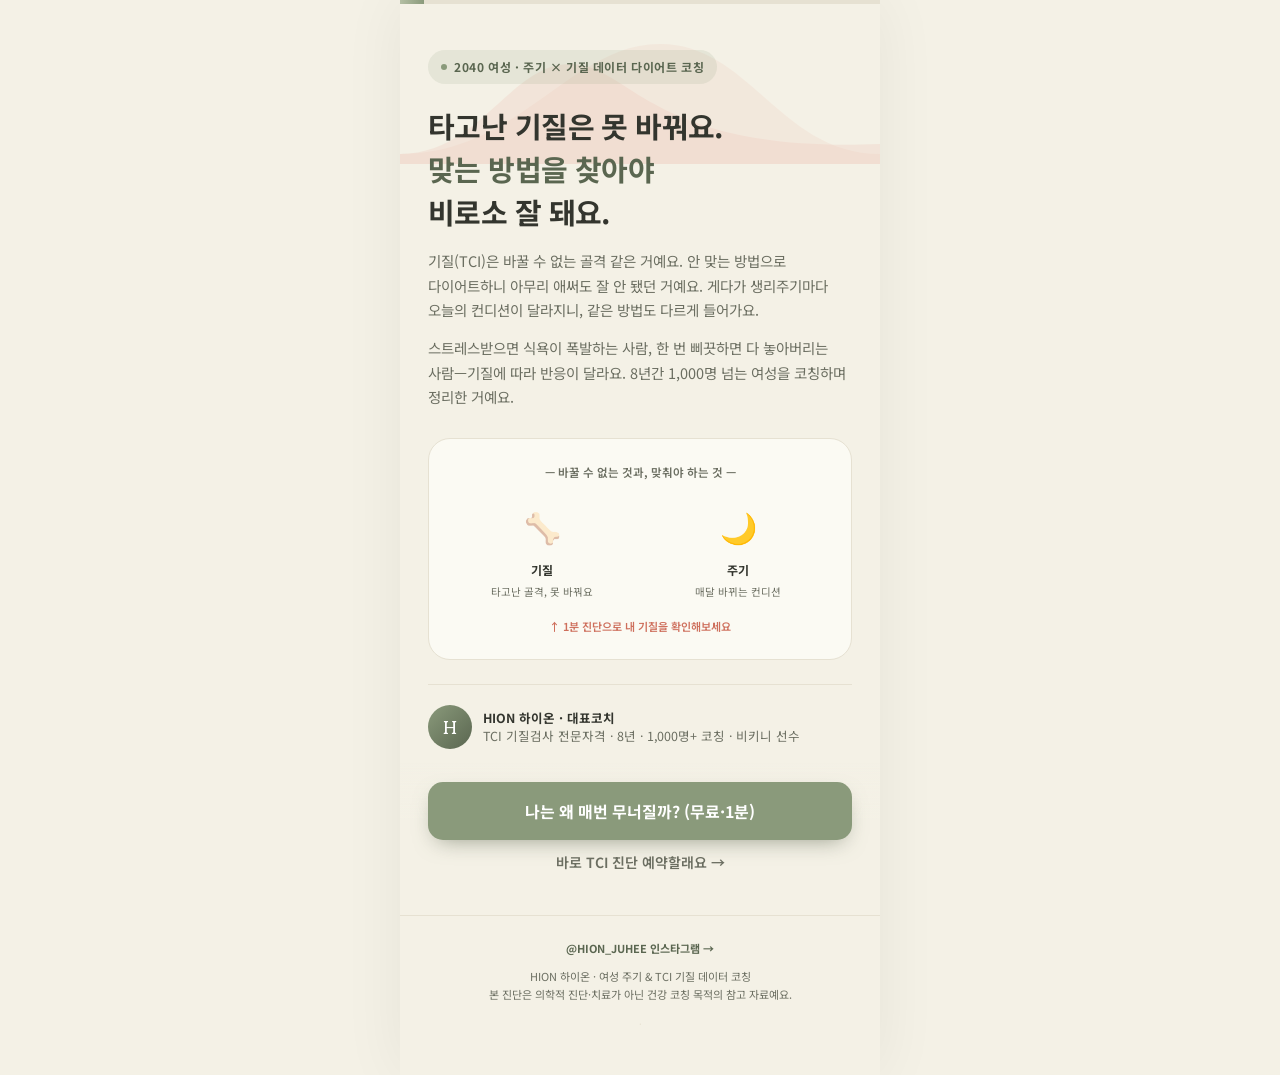
==== site/diagnosis.html @ 43d28ee6 "main" ====
<!DOCTYPE html>
<html lang="ko">
<head>
<meta charset="UTF-8">
<meta name="viewport" content="width=device-width, initial-scale=1.0, viewport-fit=cover">
<title>HION · 나는 왜 매번 다이어트에 무너질까?</title>
<link rel="preconnect" href="https://fonts.googleapis.com">
<link rel="preconnect" href="https://fonts.gstatic.com" crossorigin>
<link href="https://fonts.googleapis.com/css2?family=Gowun+Batang:wght@400;700&family=Noto+Sans+KR:wght@300;400;500;700;900&display=swap" rel="stylesheet">
<link rel="stylesheet" href="/site/css/style.css">
</head>
<body>
<div class="wrap">
  <div class="progress"><div class="progress__fill" id="prog"></div></div>

  <!-- 히어로 -->
  <section class="screen on" id="s-hero">
    <div class="hero">
      <div class="hero__curve">
        <svg width="100%" height="160" viewBox="0 0 480 160" preserveAspectRatio="none">
          <path d="M0,150 C80,150 110,60 170,60 C230,60 250,150 480,140 L480,160 L0,160 Z" fill="#E8917F" opacity="0.25"/>
          <path d="M0,150 C120,150 170,40 260,40 C350,40 380,150 480,150 L480,160 L0,160 Z" fill="#E8917F" opacity="0.18"/>
        </svg>
      </div>
      <span class="hero__eyebrow"><span class="dot"></span>2040 여성 · 주기 × 기질 데이터 다이어트 코칭</span>
      <h1>타고난 기질은 못 바꿔요.<br><span class="hl">맞는 방법을 찾아야</span><br>비로소 잘 돼요.</h1>
      <p class="lead">기질(TCI)은 바꿀 수 없는 골격 같은 거예요. 안 맞는 방법으로 다이어트하니 아무리 애써도 잘 안 됐던 거예요. 게다가 생리주기마다 오늘의 컨디션이 달라지니, 같은 방법도 다르게 들어가요.</p>
      <p class="lead">스트레스받으면 식욕이 폭발하는 사람, 한 번 삐끗하면 다 놓아버리는 사람—기질에 따라 반응이 달라요. 8년간 1,000명 넘는 여성을 코칭하며 정리한 거예요.</p>

      <div class="dash">
        <div class="dash__label">— 바꿀 수 없는 것과, 맞춰야 하는 것 —</div>
        <div class="pedals">
          <div class="pedal"><div class="pedal__ic">🦴</div><div class="pedal__name">기질</div><div class="pedal__desc">타고난 골격, 못 바꿔요</div></div>
          <div class="pedal"><div class="pedal__ic">🌙</div><div class="pedal__name">주기</div><div class="pedal__desc">매달 바뀌는 컨디션</div></div>
        </div>
        <div class="dash__note">↑ 1분 진단으로 내 기질을 확인해보세요</div>
      </div>

      <div class="hero__sign">
        <div class="ava">H</div>
        <div class="txt"><b>HION 하이온 · 대표코치</b><br>TCI 기질검사 전문자격 · 8년 · 1,000명+ 코칭 · 비키니 선수</div>
      </div>
    </div>
    <div class="sticky-cta">
      <button class="btn btn--primary" onclick="go('s-q')">나는 왜 매번 무너질까? (무료·1분)</button>
      <button class="btn btn--ghost" onclick="go('s-offer')">바로 TCI 진단 예약할래요 →</button>
    </div>
  </section>

  <!-- 질문 -->
  <section class="screen" id="s-q">
    <div class="q">
      <div class="q__count" id="qcount"></div>
      <h2 class="q__title" id="qtitle"></h2>
      <p class="q__sub" id="qsub"></p>
      <div id="qopts"></div>
    </div>
    <div class="sticky-cta">
      <button class="btn btn--primary" id="qnext" onclick="nextQ()" disabled style="opacity:.45">다음</button>
    </div>
  </section>

  <!-- 분석 -->
  <section class="screen" id="s-analyze">
    <div class="analyze">
      <div class="speedo">
        <svg width="120" height="120" viewBox="0 0 120 120">
          <defs><linearGradient id="sg" x1="0" y1="0" x2="1" y2="1"><stop offset="0" stop-color="#B4BFA4"/><stop offset="1" stop-color="#8A9A7B"/></linearGradient></defs>
          <circle fill="none" stroke="#E6E1D2" stroke-width="9" stroke-linecap="round" cx="60" cy="60" r="54" stroke-dasharray="254 339"/>
          <circle id="spfg" fill="none" stroke="url(#sg)" stroke-width="9" stroke-linecap="round" cx="60" cy="60" r="54" stroke-dasharray="339" stroke-dashoffset="339"/>
        </svg>
        <div class="speedo__pct" id="sppct">0</div>
      </div>
      <h2 class="serif">다이어트 성향을 분석하는 중</h2>
      <p>당신의 기질과 주기를 맞춰보고 있어요</p>
      <div class="analyze__step" id="astep">· 다이어트 성향 분류 중…</div>
    </div>
  </section>

  <!-- 결과 맛보기 (타입만 공개) -->
  <section class="screen" id="s-teaser">
    <div class="teaser">
      <div class="teaser__head">
        <div class="teaser__badge">당신의 기질 타입</div>
        <div class="teaser__emoji" id="t-emoji"></div>
        <div class="teaser__type" id="t-type"></div>
        <div class="teaser__tag" id="t-tag"></div>
      </div>
      <div class="lockcard">
        <div class="lockcard__h"><span class="ic">🔍</span>왜 매번 여기서 무너졌을까요</div>
        <div class="lockcard__blur">당신은 특정 주기 구간에서 식욕이 폭발하는 패턴이 보여요. 이건 의지가 약한 게 아니라 기질과 주기가 겹친 결과라서, 참는 방식으로는 절대 안 잡혀요. 진짜 원인은…</div>
        <div class="lockcard__lock"><span class="ic">🔒</span><span class="t">전체 분석은 아래에서 열려요</span></div>
      </div>
      <div class="lockcard">
        <div class="lockcard__h"><span class="ic">🧭</span>나만의 다이어트 성공법</div>
        <div class="lockcard__blur">당신 타입은 '금지'가 아니라 '대체'로 설계해야 잘 맞아요. 취약한 시기엔 미리 이렇게 자극을 분산시키고, 이런 루틴을 깔면…</div>
        <div class="lockcard__lock"><span class="ic">🔒</span><span class="t">맞춤 성공법은 아래에서 열려요</span></div>
      </div>
      <div class="teaser__note">타입은 나왔어요. 이제 <b>왜 무너지는지 + 나만의 다이어트 성공법</b>이 궁금하죠? 바로 아래에서 전부 열어드릴게요.</div>
    </div>
    <div class="sticky-cta">
      <button class="btn btn--primary" onclick="go('s-predict')">내 전체 분석 결과 보기 →</button>
    </div>
  </section>

  <!-- 90일 예측 (기대 빌드업) -->
  <section class="screen" id="s-predict">
    <div class="predict">
      <p class="predict__eyebrow">당신 타입에 맞게 관리하면</p>
      <h2 class="predict__title serif">90일 뒤,<br>이렇게 달라질 거예요</h2>
      <div class="predict__list" id="predict-list"></div>
      <p class="predict__note">실제 코칭에서 가장 많이 나온 변화예요. 당신 타입엔 특히 이 순서로 와요.</p>
    </div>
    <div class="sticky-cta">
      <button class="btn btn--primary" onclick="go('s-gate')">그럼 내 결과 받아볼게요 →</button>
    </div>
  </section>

  <!-- 연락처 게이트 -->
  <section class="screen" id="s-gate">
    <div class="form">
      <h2 class="serif">결과를 보려면<br>잠깐 알려주세요</h2>
      <p class="sub">왜 무너지는지 + 나만의 다이어트 성공법, 입력하면 바로 화면에서 전체 결과가 열려요.</p>
      <div class="field"><label>성함</label><input id="gate-name" type="text" placeholder="이름을 적어주세요"></div>
      <div class="field"><label>연락처</label><input id="gate-contact" type="text" placeholder="휴대폰 번호 또는 카톡 ID"></div>
      <button class="btn btn--primary" onclick="unlockResult()">내 전체 결과 열기 🔓</button>
      <p class="formnote">결제 아니에요. 결과 전달·코칭 안내 외엔 쓰지 않아요.</p>
    </div>
  </section>

  <!-- 결과 -->
  <section class="screen" id="s-result">
    <div class="rhead">
      <div class="rhead__badge">당신의 기질 타입</div>
      <div class="rhead__emoji" id="remoji"></div>
      <div class="rhead__type" id="rtype"></div>
      <div class="rhead__tag" id="rtag"></div>
    </div>
    <div class="rbody">
      <div class="combo">
        <div class="combo__item"><div class="lab">기질 타입</div><div class="val" id="rtemp"></div></div>
        <div class="combo__item"><div class="lab">취약한 시기</div><div class="val" id="rphase"></div></div>
      </div>
      <div class="rcard"><div class="rcard__h"><span class="ic">🔍</span>왜 매번 여기서 무너졌을까요</div><p id="rwhy"></p></div>
      <div class="rcard"><div class="rcard__h"><span class="ic">🧭</span>나만의 다이어트 성공법</div><p id="rhow"></p></div>
    </div>
    <div class="trust">
      <h3 class="serif">8년 데이터로<br>내 몸을 읽어드려요</h3>
      <p class="sub">막연한 감이 아니라, 현장 경험 + TCI 심리검사 기반이에요</p>
      <div class="tstat">
        <div class="tstat__box"><div class="n">8년</div><div class="l">여성 전문 코칭</div></div>
        <div class="tstat__div"></div>
        <div class="tstat__box"><div class="n">1,000+</div><div class="l">유료 코칭 경험</div></div>
        <div class="tstat__div"></div>
        <div class="tstat__box"><div class="n">23kg</div><div class="l">대표 본인 요요 극복</div></div>
      </div>
      <div class="tquote">"저도 다이어트만 보다가 무월경까지 갔었어요. 5개월간 스스로 회복하고, 이제 같은 길 걷는 분들을 도와요. 의지로 억지로 누르는 게 아니라, 내 기질을 먼저 아는 게 시작이에요."<span class="who">— HION 대표코치</span></div>
    </div>
    <div class="sticky-cta">
      <button class="btn btn--mauve" onclick="go('s-offer')">내 기질 정밀하게 진단받기 →</button>
    </div>
  </section>

  <!-- 오퍼 (진단) -->
  <section class="screen" id="s-offer">
    <div class="offer">
      <p class="offer__lead">간이 진단은 여기까지예요.<br><b>진짜 내 다이어트 성향은 TCI 검사로 정확히 읽어요.</b></p>
      <h2 class="serif">TCI 1:1 기질 진단</h2>
      <div class="pcard">
        <div class="pcard__ribbon">선착순</div>
        <div class="pcard__name">TCI 기질 진단 + 1:1 리포트</div>
        <div class="pcard__desc">제가 직접 경험하고, 현장에서 여성 회원님들과 소통하며 알게 됐어요. 다낭성처럼 대사가 무너진 몸은 '내 기질이 어디서 무너지는지, 주기 어디서 약해지는지'를 알아야 회복돼요. 그걸 정확히 짚어드려요.</div>
        <div class="pcard__price"><span class="now">7만원</span><span class="unit">/ 1회 진단</span></div>
        <ul class="pcard__feat">
          <li>TCI 심리검사 (전문자격 코치가 직접 해석)</li>
          <li>내 기질 × 주기 맞춤 리포트</li>
          <li>지금 무너지는 지점 1:1 진단</li>
          <li>빵니스 그룹 프로그램 우선 안내</li>
        </ul>
        <a class="btn btn--mauve" style="display:flex;align-items:center;justify-content:center" href="https://forms.gle/b4WQNssETVmGFpK58" target="_blank" rel="noopener">진단 신청하기</a>
      </div>

      <div class="reviews">
        <div class="reviews__label">먼저 받아본 분들의 이야기예요</div>
        <div class="rev">
          <div class="rev__quote">단순히 몸 문제가 아니라 제 성격을 먼저 파악해주시고 그 위에서 해결법을 알려주셔서, 상담받는 동안 공감과 깨달음을 많이 얻었어요.</div>
          <span class="rev__tag">🎯 다낭성 진단 후 상담</span>
        </div>
        <div class="rev">
          <div class="rev__quote">사전 기질검사를 바탕으로 제 성격에 맞는 식습관·운동 계획을 짜주셔서 동기부여가 됐어요. 추상적인 상담이 아니라 구체적이어서 좋았어요.</div>
          <span class="rev__tag">🌙 다낭성·회복 코칭</span>
        </div>
        <div class="rev">
          <div class="rev__quote">제가 안 좋은 성격이라 생각했던 부분이 사실 기질이라는 걸 알고 나니 마음이 편해졌어요. 검사 결과 들으면서 눈물이 핑 돌았어요.</div>
          <span class="rev__tag">✨ TCI 검사 후기</span>
        </div>
      </div>

      <div class="secondary"><a href="https://forms.gle/j6H7hRR7s6yQSfCM9" target="_blank" rel="noopener">진단은 아직 부담돼요. 앱 수요조사만 참여할래요 →</a></div>
    </div>

    <!-- 앱 미리보기 -->
    <div class="appsec">
      <div class="appsec__tag">기획 중</div>
      <h2 class="serif">이 진단, 매일 아침<br>앱으로 만들면 어떨까요?</h2>
      <p class="appsec__lead">내 기질과 오늘 주기에 맞춘 식단·운동·멘탈 가이드를, 단계별 캐릭터로 쉽게 보여줄 거예요. 아직 만들기 전이라, 솔직한 의견이 필요해요.</p>
      <div class="phases">
        <div class="phase"><div class="phase__ic">🩸</div><div class="phase__d">DAY 1-7</div><div class="phase__n">생리기</div></div>
        <div class="phase"><div class="phase__ic">🌱</div><div class="phase__d">DAY 7-14</div><div class="phase__n">난포기</div></div>
        <div class="phase"><div class="phase__ic">☀️</div><div class="phase__d">DAY 14-21</div><div class="phase__n">배란기</div></div>
        <div class="phase"><div class="phase__ic">🌧️</div><div class="phase__d">DAY 21-28</div><div class="phase__n">황체기</div></div>
      </div>
      <div class="plans">
        <div class="plan">
          <div class="plan__name">베이직 (가격 예시)</div>
          <div class="plan__price"><span class="w">19,000원</span><span class="u">/ 월</span></div>
          <ul class="plan__feat">
            <li>내 기질 × 주기 맞춤 데일리 루틴</li>
            <li>식단·운동·생활 가이드</li>
            <li>주기 단계별 알림</li>
          </ul>
        </div>
        <div class="plan feat">
          <div class="plan__badge">코치 피드백 포함</div>
          <div class="plan__name">프리미엄 (가격 예시)</div>
          <div class="plan__price"><span class="w">39,000원</span><span class="u">/ 월</span></div>
          <ul class="plan__feat">
            <li>베이직 전체 +</li>
            <li>주 1회 코치 식사·루틴 피드백</li>
            <li>월 1회 1:1 점검</li>
            <li>무너졌을 때 회복 코칭</li>
          </ul>
        </div>
      </div>
      <div class="appsec__poll">결제·가입이 아니에요. <b>이런 앱이 나오면 진짜 쓸 생각이 있는지</b> 솔직한 의견만 들려주시면 돼요.<br>참여해주시면 <b>커피 쿠폰 100% 발송</b>해드려요 (2~3일 이내).</div>
      <a class="btn btn--coral" style="display:flex;align-items:center;justify-content:center" href="https://forms.gle/j6H7hRR7s6yQSfCM9" target="_blank" rel="noopener">수요조사 참여하기 (무료·30초)</a>
    </div>
  </section>

  <!-- 폼 빵니스 대기 -->
  <section class="screen" id="s-form2">
    <div class="form">
      <h2 class="serif">빵니스 오픈 알림</h2>
      <p class="sub">방구석 웰니스, 4주 그룹 프로그램이에요. 오픈하면 가장 먼저 알려드릴게요.</p>
      <div class="field"><label>성함</label><input id="g-name" type="text" placeholder="이름을 적어주세요"></div>
      <div class="field"><label>연락처</label><input id="g-contact" type="text" placeholder="휴대폰 번호 또는 카톡 ID"></div>
      <button class="btn btn--primary" onclick="submitBooking('wait')">알림 신청하기</button>
      <p class="formnote">오픈 소식 외 다른 연락은 보내지 않아요.</p>
    </div>
  </section>

  <!-- 완료 -->
  <section class="screen" id="s-done">
    <div class="done">
      <div class="done__icon"><svg viewBox="0 0 24 24" fill="none" stroke="#fff" stroke-width="3" stroke-linecap="round" stroke-linejoin="round"><polyline points="20 6 9 17 4 12"/></svg></div>
      <h2 class="serif" id="done-title">신청이 접수됐어요</h2>
      <p id="done-msg">남겨주신 연락처로 하이온이 직접 연락드릴게요 🌙</p>
      <a class="insta" id="done-insta" href="#" target="_blank" rel="noopener"><svg viewBox="0 0 24 24" fill="none" stroke="#fff" stroke-width="2"><rect x="2" y="2" width="20" height="20" rx="5"/><circle cx="12" cy="12" r="4"/><circle cx="17.5" cy="6.5" r="1.2" fill="#fff" stroke="none"/></svg>인스타그램에서 더 보기 @HION_JUHEE</a>
      <p class="num" id="done-num"></p>
    </div>
  </section>

  <div class="foot">
    <p><a href="https://instagram.com/HION_JUHEE" target="_blank" rel="noopener" style="color:var(--sage-deep);font-weight:700;text-decoration:none">@HION_JUHEE 인스타그램 →</a></p>
    <p style="margin-top:10px">HION 하이온 · 여성 주기 &amp; TCI 기질 데이터 코칭<br>본 진단은 의학적 진단·치료가 아닌 건강 코칭 목적의 참고 자료예요.</p>
    <a class="adminlink" onclick="openAdmin()">·</a>
  </div>
</div>

<script src="/site/js/script.js"></script>
</body>
</html>
---- site/css/style.css ----
:root{
  --sage:#8A9A7B; --sage-deep:#5A6650; --sage-soft:#B4BFA4;
  --cream:#F4F1E6; --card:#FBFAF3;
  --coral:#E8917F; --coral-deep:#CE6F5C;   /* 코랄 포인트 */
  --mauve:#C9A7A0; --mauve-deep:#A67E78;
  --ink:#33352E; --ink-soft:#6B6E61; --line:#E6E1D2;
}
*{margin:0;padding:0;box-sizing:border-box;-webkit-tap-highlight-color:transparent}
html{scroll-behavior:smooth}
body{font-family:'Noto Sans KR',sans-serif;background:var(--cream);color:var(--ink);line-height:1.7;overflow-x:hidden}
.wrap{max-width:480px;margin:0 auto;background:var(--cream);min-height:100vh;position:relative;box-shadow:0 0 60px rgba(0,0,0,.06)}
.serif{font-family:'Gowun Batang',serif}
.screen{display:none;animation:fade .55s ease}
.screen.on{display:block}
@keyframes fade{from{opacity:0;transform:translateY(14px)}to{opacity:1;transform:translateY(0)}}
@media (prefers-reduced-motion:reduce){.screen{animation:none}*{transition:none!important;animation:none!important}}

.progress{position:sticky;top:0;z-index:50;height:4px;background:var(--line)}
.progress__fill{height:100%;width:0;background:linear-gradient(90deg,var(--sage-soft),var(--sage));transition:width .5s ease}

/* 히어로 */
.hero{padding:46px 28px 28px;position:relative;overflow:hidden}
.hero__curve{position:absolute;left:0;right:0;top:0;height:160px;overflow:hidden;opacity:.5;pointer-events:none}
.hero__eyebrow{display:inline-flex;align-items:center;gap:7px;font-size:12px;font-weight:700;letter-spacing:.05em;color:var(--sage-deep);background:rgba(138,154,123,.14);padding:7px 13px;border-radius:100px;margin-bottom:20px;position:relative}
.hero__eyebrow .dot{width:6px;height:6px;border-radius:50%;background:var(--sage);animation:pulse 2s infinite}
@keyframes pulse{0%,100%{opacity:1}50%{opacity:.35}}
.hero h1{font-size:29px;font-weight:700;line-height:1.48;letter-spacing:-.02em;margin-bottom:16px;word-break:keep-all;position:relative}
.hero h1 .hl{color:var(--sage-deep);position:relative;white-space:nowrap}
.hero h1 .hl::after{content:"";position:absolute;left:-2px;right:-2px;bottom:1px;height:11px;background:rgba(232,145,127,.32);z-index:-1;border-radius:3px}
.hero p.lead{font-size:14.5px;color:var(--ink-soft);margin-bottom:13px;word-break:keep-all;position:relative}

.dash{margin:28px 0 8px;background:var(--card);border:1px solid var(--line);border-radius:22px;padding:24px 22px}
.dash__label{font-size:11.5px;color:var(--ink-soft);text-align:center;margin-bottom:18px;font-weight:600}
.pedals{display:flex;gap:14px}
.pedal{flex:1;text-align:center}
.pedal__ic{font-size:30px;margin-bottom:8px}
.pedal__bar{height:7px;border-radius:5px;background:var(--line);overflow:hidden;margin-bottom:8px}
.pedal__fill{height:100%;width:0;border-radius:5px;transition:width 1.2s cubic-bezier(.2,.7,.2,1)}
.pedal__name{font-size:12px;font-weight:700;color:var(--ink)}
.pedal__desc{font-size:10.5px;color:var(--ink-soft);margin-top:3px}
.dash__note{font-size:11px;color:var(--coral-deep);text-align:center;margin-top:16px;font-weight:600}

.hero__sign{display:flex;align-items:center;gap:11px;margin-top:24px;padding-top:20px;border-top:1px solid var(--line)}
.hero__sign .ava{width:44px;height:44px;border-radius:50%;background:linear-gradient(135deg,var(--sage),var(--sage-deep));display:flex;align-items:center;justify-content:center;color:#fff;font-weight:700;font-size:18px;flex-shrink:0;font-family:'Gowun Batang',serif}
.hero__sign .txt{font-size:12.5px;color:var(--ink-soft);line-height:1.5}
.hero__sign .txt b{color:var(--ink);font-weight:700}

.btn{display:block;width:100%;border:none;cursor:pointer;font-family:inherit;font-size:16px;font-weight:700;border-radius:15px;padding:17px;transition:transform .15s,box-shadow .2s,background .2s,filter .2s;text-align:center}
.btn--primary{background:var(--sage);color:#fff;box-shadow:0 8px 22px -9px rgba(90,102,80,.65)}
.btn--primary:hover{background:var(--sage-deep);transform:translateY(-2px)}
.btn--mauve{background:var(--mauve-deep);color:#fff;box-shadow:0 8px 22px -9px rgba(166,126,120,.6)}
.btn--mauve:hover{filter:brightness(1.06);transform:translateY(-2px)}
.btn--coral{background:var(--coral-deep);color:#fff;box-shadow:0 8px 22px -9px rgba(206,111,92,.6)}
.btn--coral:hover{filter:brightness(1.06);transform:translateY(-2px)}
.btn--ghost{background:transparent;color:var(--ink-soft);font-weight:600;font-size:14px;padding:12px}
.btn--ghost:hover{color:var(--ink)}
.btn--outline{background:transparent;color:var(--sage-deep);border:1.5px solid var(--sage);font-size:15px}
.btn--outline:hover{background:rgba(138,154,123,.08)}
.btn:focus-visible{outline:3px solid var(--sage-soft);outline-offset:2px}

.sticky-cta{position:sticky;bottom:0;padding:20px 28px calc(16px + env(safe-area-inset-bottom));background:linear-gradient(transparent,var(--cream) 42%);z-index:40}

/* 질문 */
.q{padding:36px 28px 24px}
.q__count{font-size:12px;font-weight:700;letter-spacing:.05em;color:var(--sage);margin-bottom:13px}
.q__title{font-size:21px;font-weight:700;line-height:1.46;letter-spacing:-.01em;margin-bottom:7px;word-break:keep-all}
.q__sub{font-size:13px;color:var(--ink-soft);margin-bottom:22px}
.opt{display:flex;align-items:center;gap:13px;width:100%;background:var(--card);border:1.5px solid var(--line);border-radius:14px;padding:16px;margin-bottom:11px;cursor:pointer;transition:all .18s;text-align:left;font-family:inherit;font-size:14.5px;color:var(--ink);font-weight:500;line-height:1.45}
.opt:hover{border-color:var(--sage-soft);background:#fff}
.opt.sel{border-color:var(--sage);background:rgba(138,154,123,.09)}
.opt__check{width:21px;height:21px;border-radius:50%;border:2px solid var(--line);flex-shrink:0;display:flex;align-items:center;justify-content:center;transition:all .18s}
.opt.sel .opt__check{border-color:var(--sage);background:var(--sage)}
.opt.sel .opt__check::after{content:"";width:8px;height:8px;border-radius:50%;background:#fff}
.opt__emoji{font-size:20px;flex-shrink:0;width:24px;text-align:center}

/* 분석 */
.analyze{padding:88px 28px;text-align:center;min-height:78vh;display:flex;flex-direction:column;justify-content:center}
.analyze h2{font-size:22px;font-weight:700;margin-bottom:12px}
.analyze p{font-size:13.5px;color:var(--ink-soft);margin-bottom:32px}
.speedo{width:120px;height:120px;margin:0 auto 26px;position:relative}
.speedo svg{transform:rotate(135deg)}
.speedo__pct{position:absolute;inset:0;display:flex;align-items:center;justify-content:center;font-size:24px;font-weight:800;color:var(--sage-deep);font-family:'Gowun Batang',serif}
.analyze__step{font-size:13px;color:var(--ink-soft);min-height:22px;transition:opacity .3s}

/* 결과 */
.rhead{padding:34px 28px 24px;text-align:center}
.rhead__badge{font-size:12px;font-weight:700;letter-spacing:.06em;color:var(--coral-deep);margin-bottom:14px}
.rhead__emoji{font-size:58px;margin-bottom:6px;line-height:1}
.rhead__type{font-size:29px;font-weight:700;line-height:1.35;margin-bottom:8px;letter-spacing:-.02em}
.rhead__type .em{color:var(--coral-deep)}
.rhead__tag{font-size:14px;color:var(--ink-soft);word-break:keep-all;max-width:300px;margin:0 auto}
.rbody{padding:6px 28px 26px}
.combo{display:flex;gap:10px;margin-bottom:15px}
.combo__item{flex:1;background:var(--card);border:1px solid var(--line);border-radius:14px;padding:15px 12px;text-align:center}
.combo__item .lab{font-size:10.5px;color:var(--ink-soft);margin-bottom:6px;font-weight:600}
.combo__item .val{font-size:14px;font-weight:700;color:var(--sage-deep);line-height:1.3}
.rcard{background:var(--card);border:1px solid var(--line);border-radius:18px;padding:21px 19px;margin-bottom:13px}
.rcard__h{display:flex;align-items:center;gap:9px;font-size:13px;font-weight:700;color:var(--sage-deep);margin-bottom:11px}
.rcard__h .ic{width:27px;height:27px;border-radius:9px;background:rgba(138,154,123,.16);display:flex;align-items:center;justify-content:center;font-size:14px}
.rcard p{font-size:14px;color:var(--ink);line-height:1.68;word-break:keep-all}
.rcard p strong{color:var(--coral-deep)}

/* 맛보기 잠금 */
.teaser{padding:34px 28px 26px}
.teaser__head{text-align:center;margin-bottom:22px}
.teaser__badge{font-size:12px;font-weight:700;letter-spacing:.06em;color:var(--coral-deep);margin-bottom:12px}
.teaser__emoji{font-size:58px;line-height:1;margin-bottom:6px}
.teaser__type{font-size:29px;font-weight:700;line-height:1.35;margin-bottom:8px;letter-spacing:-.02em}
.teaser__type .em{color:var(--coral-deep)}
.teaser__tag{font-size:14px;color:var(--ink-soft);word-break:keep-all;max-width:300px;margin:0 auto}
.lockcard{position:relative;background:var(--card);border:1px solid var(--line);border-radius:18px;padding:21px 19px;margin-bottom:13px;overflow:hidden;min-height:96px}
.lockcard__h{display:flex;align-items:center;gap:9px;font-size:13px;font-weight:700;color:var(--sage-deep);margin-bottom:11px}
.lockcard__h .ic{width:27px;height:27px;border-radius:9px;background:rgba(138,154,123,.16);display:flex;align-items:center;justify-content:center;font-size:14px}
.lockcard__blur{filter:blur(6px);opacity:.5;font-size:14px;color:var(--ink);line-height:1.68;user-select:none}
.lockcard__lock{position:absolute;left:0;right:0;bottom:0;top:38px;display:flex;flex-direction:column;align-items:center;justify-content:center;gap:5px;background:linear-gradient(transparent,rgba(251,250,243,.65) 45%)}
.lockcard__lock .ic{font-size:21px}
.lockcard__lock .t{font-size:12.5px;font-weight:700;color:var(--coral-deep)}
.teaser__note{margin-top:8px;background:rgba(232,145,127,.1);border-radius:12px;padding:14px;text-align:center;font-size:13px;color:var(--ink);line-height:1.55}
.teaser__note b{color:var(--coral-deep)}

/* 90일 예측 */
.predict{padding:44px 28px 26px;min-height:74vh}
.predict__eyebrow{text-align:center;font-size:13px;font-weight:600;color:var(--ink-soft);margin-bottom:10px}
.predict__title{text-align:center;font-size:27px;font-weight:700;line-height:1.4;margin-bottom:30px;letter-spacing:-.02em}
.predict__list{display:flex;flex-direction:column;gap:11px;margin-bottom:20px}
.predict__item{display:flex;align-items:center;gap:13px;background:var(--card);border:1px solid var(--line);border-radius:14px;padding:15px 17px;opacity:0;transform:translateY(10px);animation:slideup .5s ease forwards}
.predict__item .pic{width:34px;height:34px;border-radius:10px;display:flex;align-items:center;justify-content:center;font-size:17px;flex-shrink:0}
.predict__item .ptxt{font-size:14.5px;font-weight:600;color:var(--ink)}
@keyframes slideup{to{opacity:1;transform:translateY(0)}}
.predict__note{text-align:center;font-size:12px;color:var(--ink-soft);line-height:1.55}

.trust{background:var(--sage-deep);color:#fff;padding:36px 28px;margin-top:6px}
.trust h3{font-size:19px;font-weight:700;text-align:center;margin-bottom:6px;line-height:1.45}
.trust .sub{font-size:12.5px;text-align:center;color:rgba(255,255,255,.68);margin-bottom:24px;word-break:keep-all}
.tstat{display:flex;gap:10px;margin-bottom:20px}
.tstat__box{flex:1;text-align:center}
.tstat__box .n{font-size:26px;font-weight:800;line-height:1;margin-bottom:6px;font-family:'Gowun Batang',serif}
.tstat__box .l{font-size:10.5px;color:rgba(255,255,255,.7);line-height:1.4}
.tstat__div{width:1px;background:rgba(255,255,255,.16)}
.tquote{background:rgba(255,255,255,.08);border-radius:14px;padding:17px;font-size:13px;line-height:1.66;color:rgba(255,255,255,.92)}
.tquote .who{display:block;margin-top:9px;font-size:11px;color:var(--sage-soft);font-weight:600}

/* 오퍼 (진단) */
.offer{padding:36px 28px 24px}
.offer__lead{text-align:center;font-size:13.5px;color:var(--ink-soft);margin-bottom:8px;word-break:keep-all}
.offer__lead b{color:var(--coral-deep)}
.offer h2{text-align:center;font-size:23px;font-weight:700;margin-bottom:22px;line-height:1.4}
.pcard{background:var(--card);border:2px solid var(--sage);border-radius:20px;padding:25px 21px;margin-bottom:15px;position:relative;overflow:hidden}
.pcard__ribbon{position:absolute;top:14px;right:-34px;background:var(--coral-deep);color:#fff;font-size:11px;font-weight:700;padding:5px 40px;transform:rotate(45deg)}
.pcard__name{font-size:17.5px;font-weight:700;margin-bottom:4px}
.pcard__desc{font-size:12.5px;color:var(--ink-soft);margin-bottom:16px;line-height:1.6;word-break:keep-all}
.pcard__price{display:flex;align-items:baseline;gap:8px;margin-bottom:16px}
.pcard__price .now{font-size:29px;font-weight:800;color:var(--sage-deep);font-family:'Gowun Batang',serif}
.pcard__price .unit{font-size:13px;color:var(--ink-soft)}
.pcard__feat{list-style:none;margin-bottom:18px}
.pcard__feat li{font-size:13.5px;color:var(--ink);padding:7px 0;padding-left:25px;position:relative;line-height:1.45}
.pcard__feat li::before{content:"✓";position:absolute;left:0;color:var(--sage);font-weight:800}
.secondary{text-align:center;margin-top:14px}
.secondary a{font-size:13px;color:var(--ink-soft);text-decoration:underline;text-underline-offset:3px;cursor:pointer}

/* 후기 카드 */
.reviews{margin:20px 0 8px}
.reviews__label{font-size:12px;font-weight:700;letter-spacing:.05em;color:var(--sage-deep);text-align:center;margin-bottom:14px}
.rev{background:var(--card);border:1px solid var(--line);border-radius:16px;padding:18px 18px;margin-bottom:11px;position:relative}
.rev__quote{font-size:13.5px;color:var(--ink);line-height:1.65;word-break:keep-all;margin-bottom:10px}
.rev__quote::before{content:"\201C";color:var(--sage);font-weight:800;margin-right:2px}
.rev__quote::after{content:"\201D";color:var(--sage);font-weight:800;margin-left:2px}
.rev__tag{display:inline-flex;align-items:center;gap:6px;font-size:11px;font-weight:700;color:var(--sage-deep);background:rgba(138,154,123,.12);padding:5px 11px;border-radius:100px}

/* 앱 미리보기 */
.appsec{background:linear-gradient(180deg,var(--cream),#EFE9DA);padding:38px 28px 30px;margin-top:8px;border-top:1px solid var(--line)}
.appsec__tag{text-align:center;font-size:12px;font-weight:700;letter-spacing:.05em;color:var(--coral-deep);margin-bottom:10px}
.appsec h2{text-align:center;font-size:22px;font-weight:700;line-height:1.42;margin-bottom:8px;word-break:keep-all}
.appsec__lead{text-align:center;font-size:13px;color:var(--ink-soft);margin-bottom:24px;word-break:keep-all}
.phases{display:flex;gap:8px;margin-bottom:26px}
.phase{flex:1;text-align:center;background:var(--card);border:1px solid var(--line);border-radius:13px;padding:13px 6px}
.phase__ic{font-size:24px;margin-bottom:5px}
.phase__d{font-size:9.5px;color:var(--ink-soft);font-weight:600;margin-bottom:2px}
.phase__n{font-size:10.5px;font-weight:700;color:var(--ink);line-height:1.3}
.plans{display:flex;flex-direction:column;gap:12px;margin-bottom:8px}
.plan{background:var(--card);border:1.5px solid var(--line);border-radius:16px;padding:20px 18px;position:relative}
.plan.feat{border-color:var(--coral);border-width:2px}
.plan__badge{position:absolute;top:-10px;left:18px;background:var(--coral-deep);color:#fff;font-size:10.5px;font-weight:700;padding:3px 11px;border-radius:100px}
.plan__name{font-size:15px;font-weight:700;margin-bottom:4px}
.plan__price{display:flex;align-items:baseline;gap:6px;margin-bottom:12px}
.plan__price .w{font-size:25px;font-weight:800;color:var(--sage-deep);font-family:'Gowun Batang',serif}
.plan__price .u{font-size:12px;color:var(--ink-soft)}
.plan__feat{list-style:none}
.plan__feat li{font-size:12.5px;color:var(--ink-soft);padding:4px 0;padding-left:20px;position:relative;line-height:1.4}
.plan__feat li::before{content:"·";position:absolute;left:6px;color:var(--coral);font-weight:800}
.appsec__poll{text-align:center;font-size:11px;color:var(--ink-soft);margin:16px 0 18px;background:rgba(232,145,127,.1);border-radius:10px;padding:11px;line-height:1.5}
.appsec__poll b{color:var(--coral-deep)}

/* 폼 */
.form{padding:36px 28px 40px}
.form h2{font-size:22px;font-weight:700;margin-bottom:6px}
.form p.sub{font-size:13.5px;color:var(--ink-soft);margin-bottom:22px;word-break:keep-all}
.field{margin-bottom:15px}
.field label{display:block;font-size:13px;font-weight:600;color:var(--ink);margin-bottom:7px}
.field input,.field textarea{width:100%;border:1.5px solid var(--line);border-radius:12px;padding:14px;font-family:inherit;font-size:15px;color:var(--ink);background:var(--card);transition:border .18s}
.field input:focus,.field textarea:focus{outline:none;border-color:var(--sage)}
.field textarea{resize:vertical;min-height:64px}
.formnote{font-size:11px;color:var(--ink-soft);text-align:center;margin-top:13px;line-height:1.55}

/* 완료 */
.done{padding:64px 28px;text-align:center;min-height:78vh;display:flex;flex-direction:column;justify-content:center}
.done__icon{width:70px;height:70px;border-radius:50%;background:var(--sage);margin:0 auto 22px;display:flex;align-items:center;justify-content:center;animation:pop .5s ease}
@keyframes pop{0%{transform:scale(0)}70%{transform:scale(1.12)}100%{transform:scale(1)}}
.done__icon svg{width:33px;height:33px}
.done h2{font-size:23px;font-weight:700;margin-bottom:12px}
.done p{font-size:14px;color:var(--ink-soft);margin-bottom:8px;word-break:keep-all}
.done .insta{margin-top:22px;background:linear-gradient(95deg,#F58529,#DD2A7B 50%,#8134AF);color:#fff;font-weight:700;padding:15px;border-radius:13px;font-size:15px;display:flex;align-items:center;justify-content:center;gap:8px;text-decoration:none}
.done .insta svg{width:19px;height:19px}
.done .num{margin-top:22px;font-size:12.5px;color:var(--sage-deep);font-weight:600}

.foot{padding:24px 28px 40px;text-align:center;border-top:1px solid var(--line);background:var(--cream)}
.foot p{font-size:11px;color:var(--ink-soft);line-height:1.6}
.adminlink{display:inline-block;margin-top:12px;font-size:10px;color:var(--line);text-decoration:none}
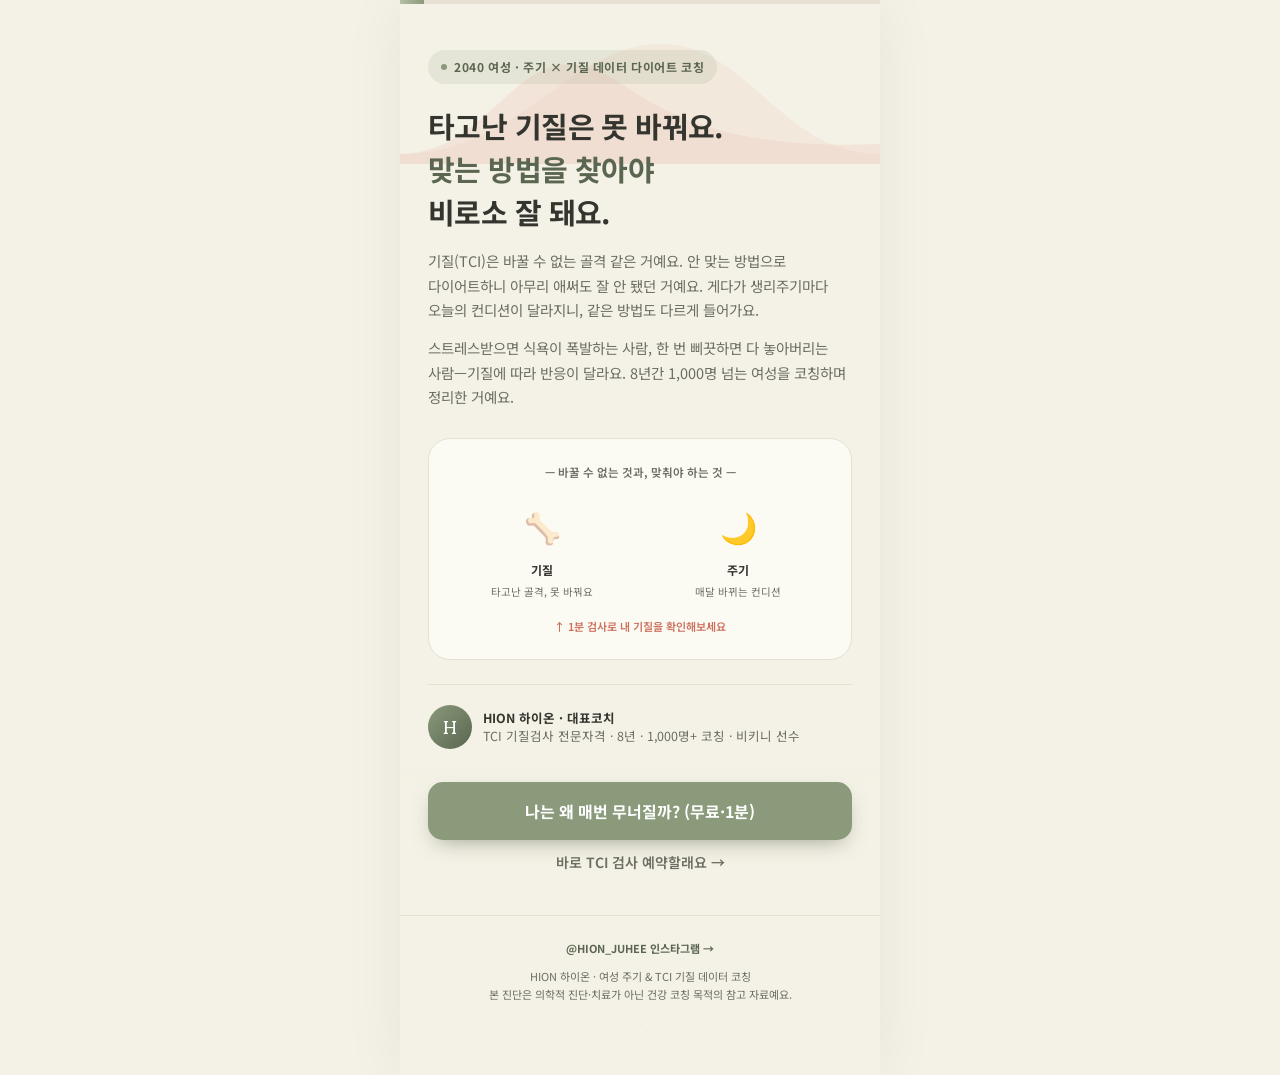
==== commit 4de31d03: "main" ====
--- a/site/diagnosis.html
+++ b/site/diagnosis.html
@@ -7,7 +7,7 @@
 <link rel="preconnect" href="https://fonts.googleapis.com">
 <link rel="preconnect" href="https://fonts.gstatic.com" crossorigin>
 <link href="https://fonts.googleapis.com/css2?family=Gowun+Batang:wght@400;700&family=Noto+Sans+KR:wght@300;400;500;700;900&display=swap" rel="stylesheet">
-<link rel="stylesheet" href="/site/css/style.css">
+<link rel="stylesheet" href="css/style.css">
 </head>
 <body>
 <div class="wrap">
@@ -33,7 +33,7 @@
           <div class="pedal"><div class="pedal__ic">🦴</div><div class="pedal__name">기질</div><div class="pedal__desc">타고난 골격, 못 바꿔요</div></div>
           <div class="pedal"><div class="pedal__ic">🌙</div><div class="pedal__name">주기</div><div class="pedal__desc">매달 바뀌는 컨디션</div></div>
         </div>
-        <div class="dash__note">↑ 1분 진단으로 내 기질을 확인해보세요</div>
+        <div class="dash__note">↑ 1분 검사로 내 기질을 확인해보세요</div>
       </div>
 
       <div class="hero__sign">
@@ -43,7 +43,7 @@
     </div>
     <div class="sticky-cta">
       <button class="btn btn--primary" onclick="go('s-q')">나는 왜 매번 무너질까? (무료·1분)</button>
-      <button class="btn btn--ghost" onclick="go('s-offer')">바로 TCI 진단 예약할래요 →</button>
+      <button class="btn btn--ghost" onclick="go('s-offer')">바로 TCI 검사 예약할래요 →</button>
     </div>
   </section>
 
@@ -267,6 +267,6 @@
   </div>
 </div>
 
-<script src="/site/js/script.js"></script>
+<script src="js/script.js"></script>
 </body>
 </html>
